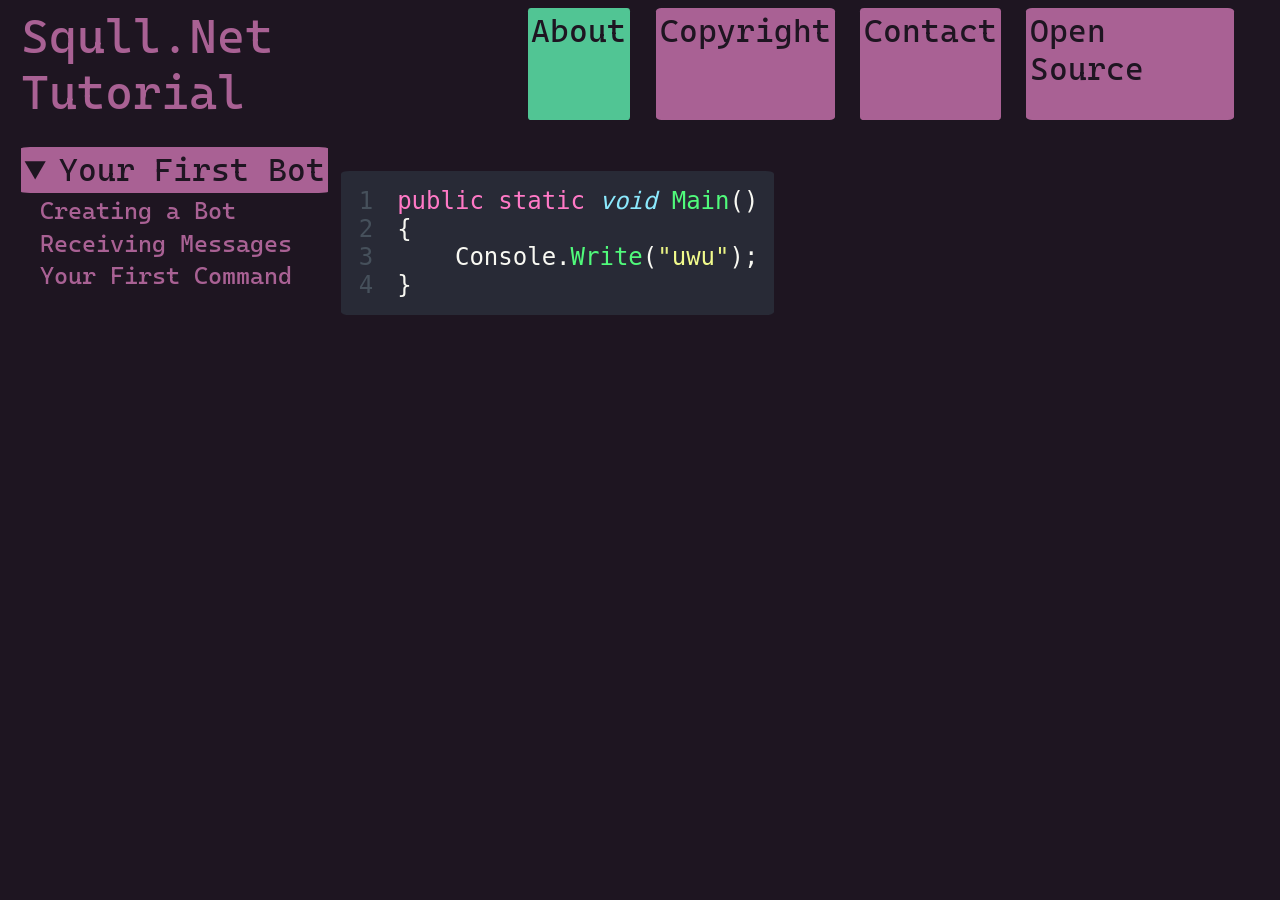
==== index.html @ 47ba99ce "oops" ====
<!DOCTYPE html>
<head>
    <title>Squll.Net Tutorial</title>
    <meta charset="utf-8" />
    <link rel="preload" as="style" href="/assets/defaults.css" />
    <link rel="stylesheet" href="/assets/defaults.css" />
    <link rel="icon" href="/assets/imgs/nextinfinity.png" />
</head>

<body>
    <template id="select">about-header</template>
    <template id="content">
        <div id="output">

        </div>
    </template>
    <script src="/assets/scripts/loader.js"></script>

    <script src="/assets/ext/shikijs/dist/index.unpkg.iife.js"></script>
    <script>
        shiki.setCDN("/assets/ext/shikijs");
        var highlighter;
        
        shiki.loadTheme('themes/dracula.json').then(theme => shiki.getHighlighter({theme: theme, langs: ['cs', 'sh']}).then(hl => resolveCode(hl)));
            
        function resolveCode(hl)
        {
            var code = hl.codeToHtml(`public static void Main()
{
    Console.Write("uwu");
}`, { lang: 'cs' });
            document.getElementById('output').innerHTML = code
        }
    </script>
</body>
---- assets/defaults.css ----
:root {
    --background: #1e1521;
    --background-card: #271c2b;
    --theme-background: #a96194;
    --theme-alt-background: #51c594;
    --attn-background: #39aac8;

    --text: #a96194;
    --theme-text: #1e1521;
    --theme-alt-text: #1e1521;
    --attn-text: #1e1521;
}

body {
    background-color: var(--background);
    color: var(--text);
    font-family: "Cascadia Code", monospace;
    font-size: 1.5rem;
    padding-left: 1vw;
    padding-right: 1vw;
}

.header {
    display: inline-flex;
}

.site-title {
    font-size: 3rem;
    padding-right: 2vw;
}

.header-button {
    margin-right: 2vw;
    font-size: 2rem;
    background-color: var(--theme-background);
    color: var(--theme-text);
    padding: 0.3vw;
    border-radius: 3%;
}

.header-button.selected {
    background-color: var(--theme-alt-background);
}

.left-sidebar {
    width: fit-content;
    max-width: 25vw;
}

.tutorial-header {
    font-size: 2rem;
    background-color: var(--theme-background);
    color: var(--theme-text);
    padding: 0.3vw;
    border-radius: 3%;
}

.tutorial-item {
    margin-left: 1.5vw;
    margin-top: 0.5vh;
}

.content {
    margin-top: 3vh;
    display: flex;
}

.true-content {
    margin-left: 1vw;
    max-width: 50vw;
}

.widget {
    background-color: var(--background-card);
    padding: 0.8vw;
    max-width: 30vw;
    margin-bottom: 2vh;
}

.widget-name {
    line-height: 50px;
    height: 50px;
    text-align: left;
    font-size: 2.5rem;
}

.server-widget-online {
    color: var(--theme-alt-background);
}

.join-action {
    text-decoration: none;
    float: right;
    position: relative;
    background-color: var(--attn-background);
    color: var(--attn-text);
    padding: 0.8vw;
    border-radius: 3%;
    bottom: 3vh;
}

a.header-button {
    text-decoration: none;
}

span.widget-name {
    display: inline-block;
    vertical-align: middle;
    line-height: normal;
}

code {
    counter-reset: step;
    counter-increment: step 0;
}

.shiki {
    padding: 1rem;
    border-radius: 2%;
}

code .line::before {
    content: counter(step);
    counter-increment: step;
    width: 1rem;
    margin-right: 1.5rem;
    display: inline-block;
    text-align: right;
    color: rgba(115, 138, 148, .4)
}

@font-face {
    font-family: "Cascadia Code";
    src: url("/assets/fonts/CascadiaCode.ttf");
}
---- assets/defaults.css ----
:root {
    --background: #1e1521;
    --background-card: #271c2b;
    --theme-background: #a96194;
    --theme-alt-background: #51c594;
    --attn-background: #39aac8;

    --text: #a96194;
    --theme-text: #1e1521;
    --theme-alt-text: #1e1521;
    --attn-text: #1e1521;
}

body {
    background-color: var(--background);
    color: var(--text);
    font-family: "Cascadia Code", monospace;
    font-size: 1.5rem;
    padding-left: 1vw;
    padding-right: 1vw;
}

.header {
    display: inline-flex;
}

.site-title {
    font-size: 3rem;
    padding-right: 2vw;
}

.header-button {
    margin-right: 2vw;
    font-size: 2rem;
    background-color: var(--theme-background);
    color: var(--theme-text);
    padding: 0.3vw;
    border-radius: 3%;
}

.header-button.selected {
    background-color: var(--theme-alt-background);
}

.left-sidebar {
    width: fit-content;
    max-width: 25vw;
}

.tutorial-header {
    font-size: 2rem;
    background-color: var(--theme-background);
    color: var(--theme-text);
    padding: 0.3vw;
    border-radius: 3%;
}

.tutorial-item {
    margin-left: 1.5vw;
    margin-top: 0.5vh;
}

.content {
    margin-top: 3vh;
    display: flex;
}

.true-content {
    margin-left: 1vw;
    max-width: 50vw;
}

.widget {
    background-color: var(--background-card);
    padding: 0.8vw;
    max-width: 30vw;
    margin-bottom: 2vh;
}

.widget-name {
    line-height: 50px;
    height: 50px;
    text-align: left;
    font-size: 2.5rem;
}

.server-widget-online {
    color: var(--theme-alt-background);
}

.join-action {
    text-decoration: none;
    float: right;
    position: relative;
    background-color: var(--attn-background);
    color: var(--attn-text);
    padding: 0.8vw;
    border-radius: 3%;
    bottom: 3vh;
}

a.header-button {
    text-decoration: none;
}

span.widget-name {
    display: inline-block;
    vertical-align: middle;
    line-height: normal;
}

code {
    counter-reset: step;
    counter-increment: step 0;
}

.shiki {
    padding: 1rem;
    border-radius: 2%;
}

code .line::before {
    content: counter(step);
    counter-increment: step;
    width: 1rem;
    margin-right: 1.5rem;
    display: inline-block;
    text-align: right;
    color: rgba(115, 138, 148, .4)
}

@font-face {
    font-family: "Cascadia Code";
    src: url("/assets/fonts/CascadiaCode.ttf");
}
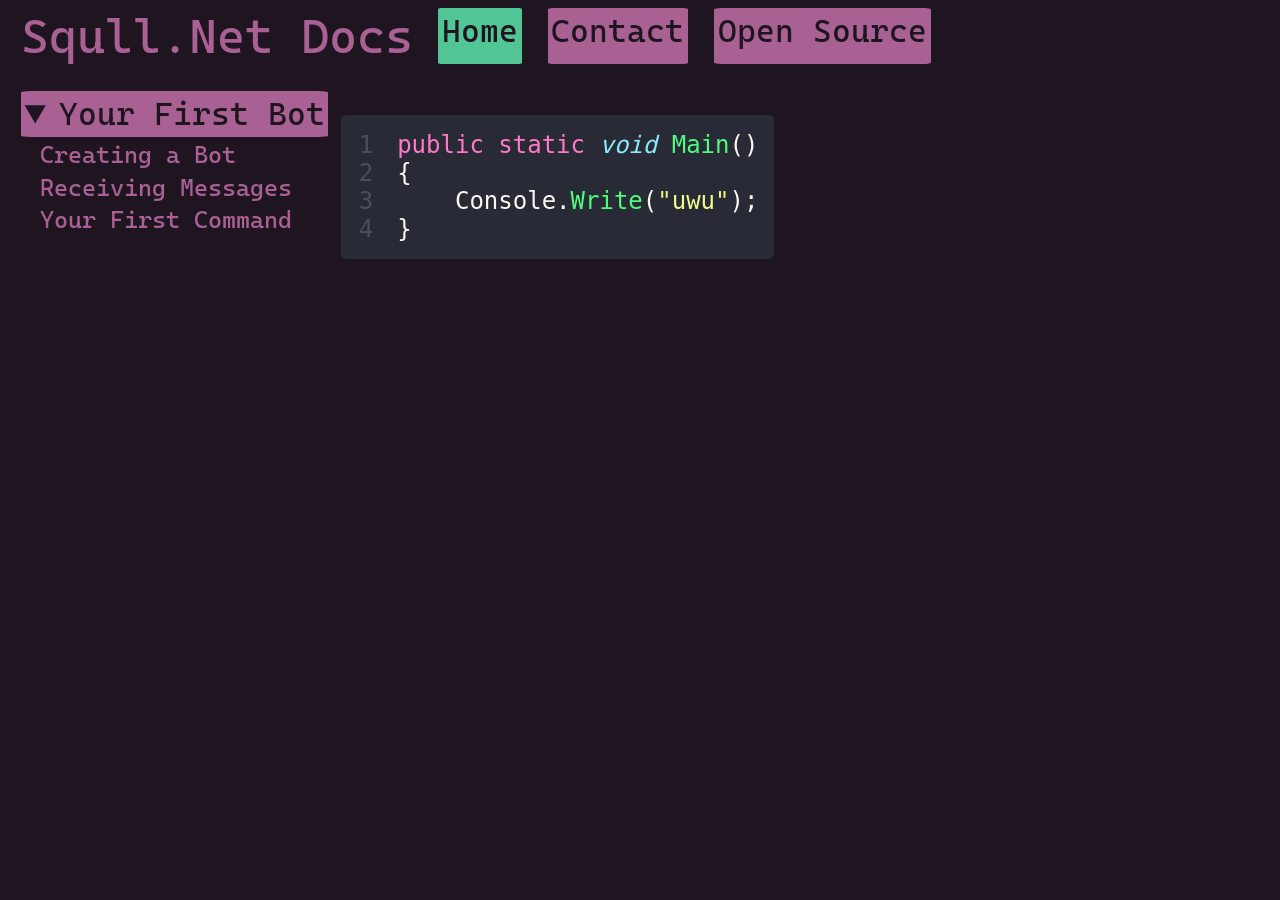
==== commit 442a1604: "minor updates" ====
--- a/index.html
+++ b/index.html
@@ -4,7 +4,7 @@
     <meta charset="utf-8" />
     <link rel="preload" as="style" href="/assets/defaults.css" />
     <link rel="stylesheet" href="/assets/defaults.css" />
-    <link rel="icon" href="/assets/imgs/nextinfinity.png" />
+    <link rel="icon" href="/assets/imgs/nexfinity.png" />
 </head>
 
 <body>
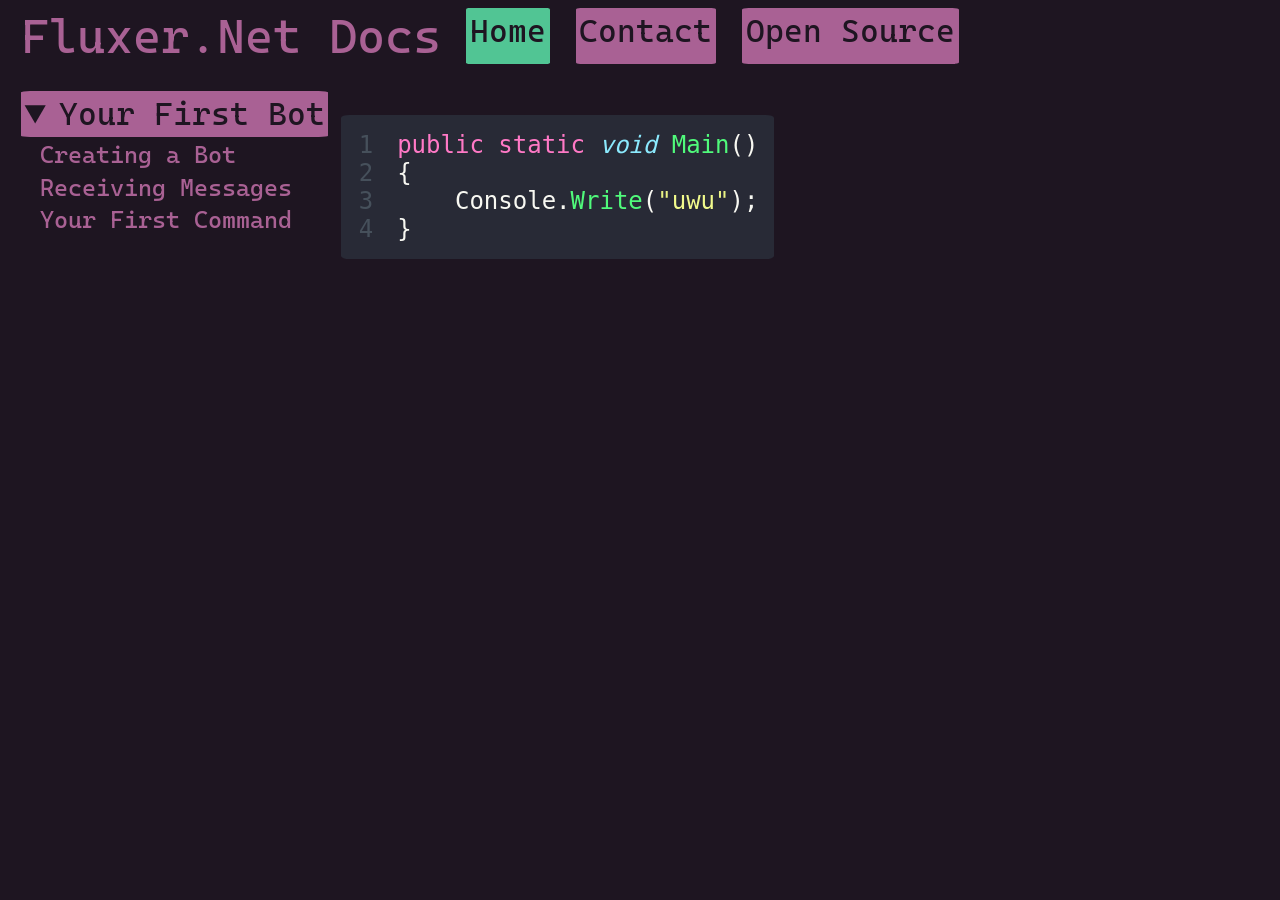
==== commit 6d66ef56: "Squll=>Fluxer" ====
--- a/index.html
+++ b/index.html
@@ -1,6 +1,6 @@
 <!DOCTYPE html>
 <head>
-    <title>Squll.Net Tutorial</title>
+    <title>Fluxer.Net Docs</title>
     <meta charset="utf-8" />
     <link rel="preload" as="style" href="/assets/defaults.css" />
     <link rel="stylesheet" href="/assets/defaults.css" />
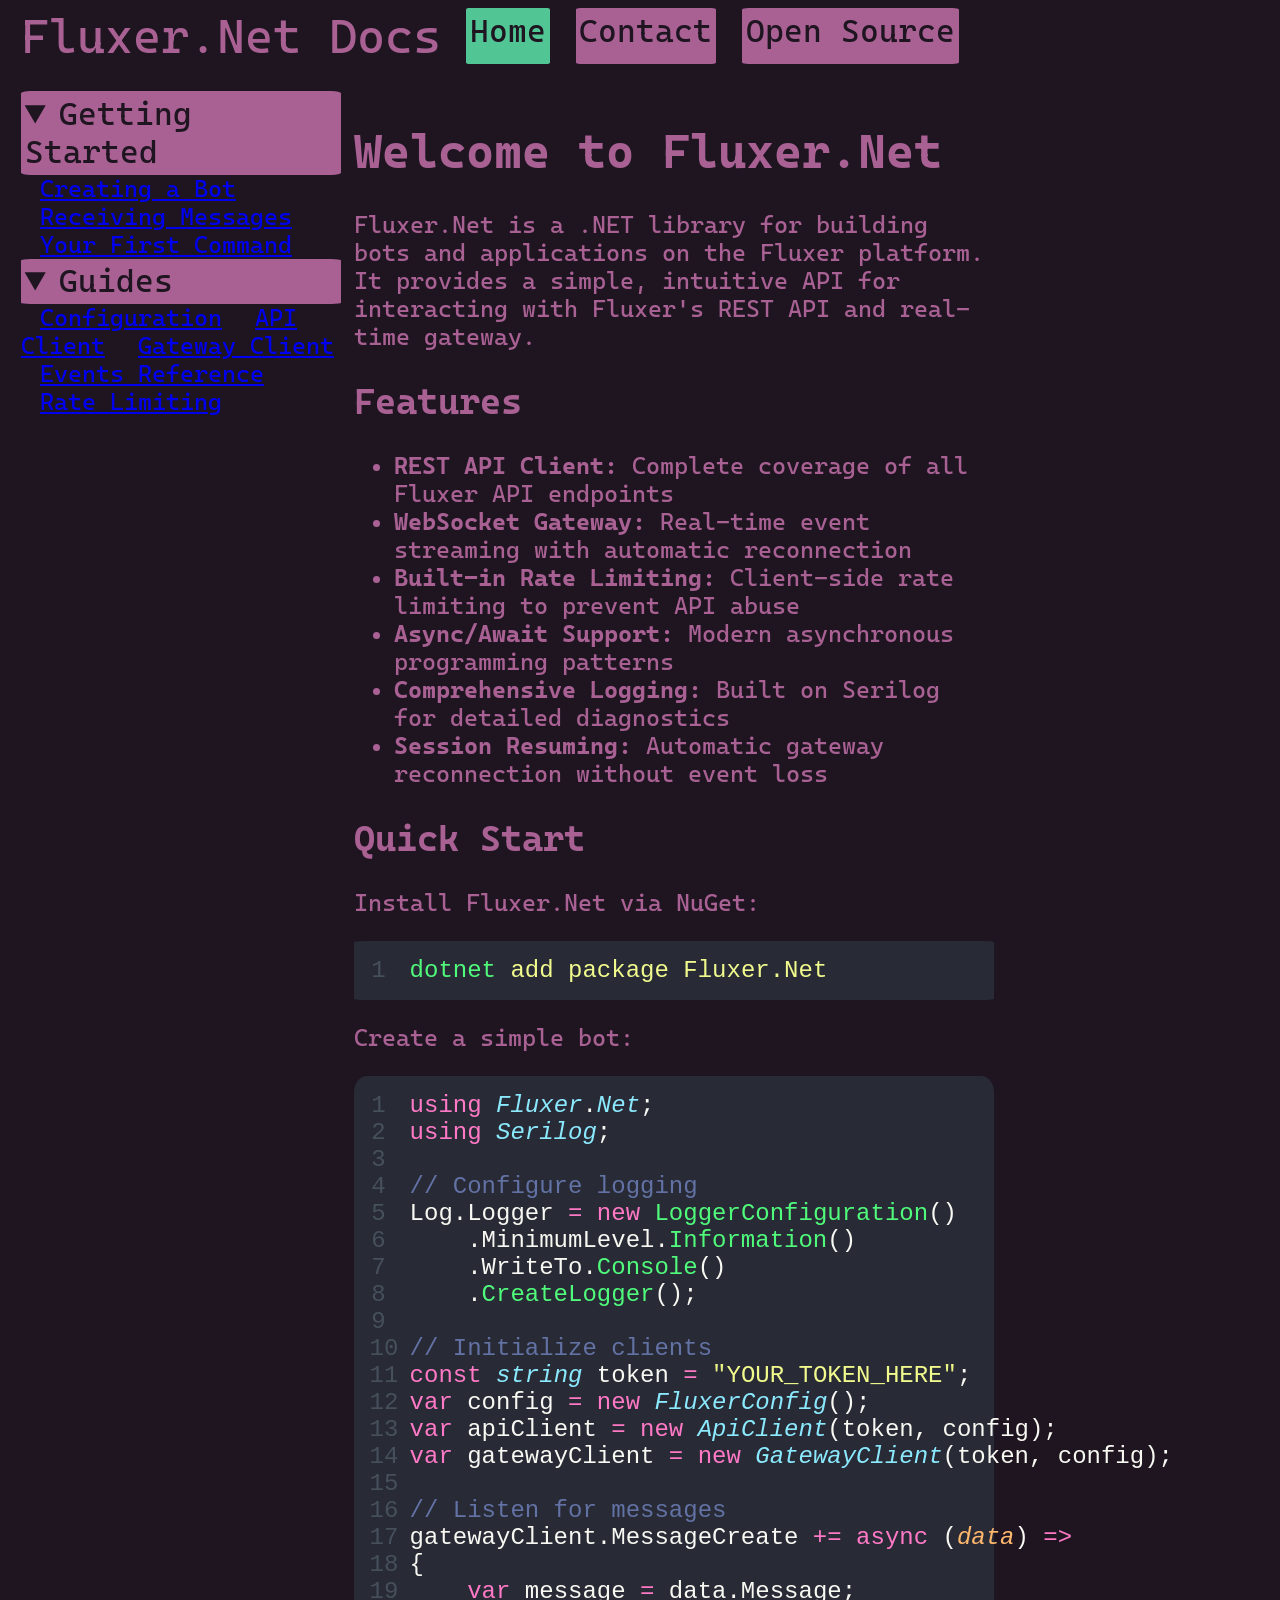
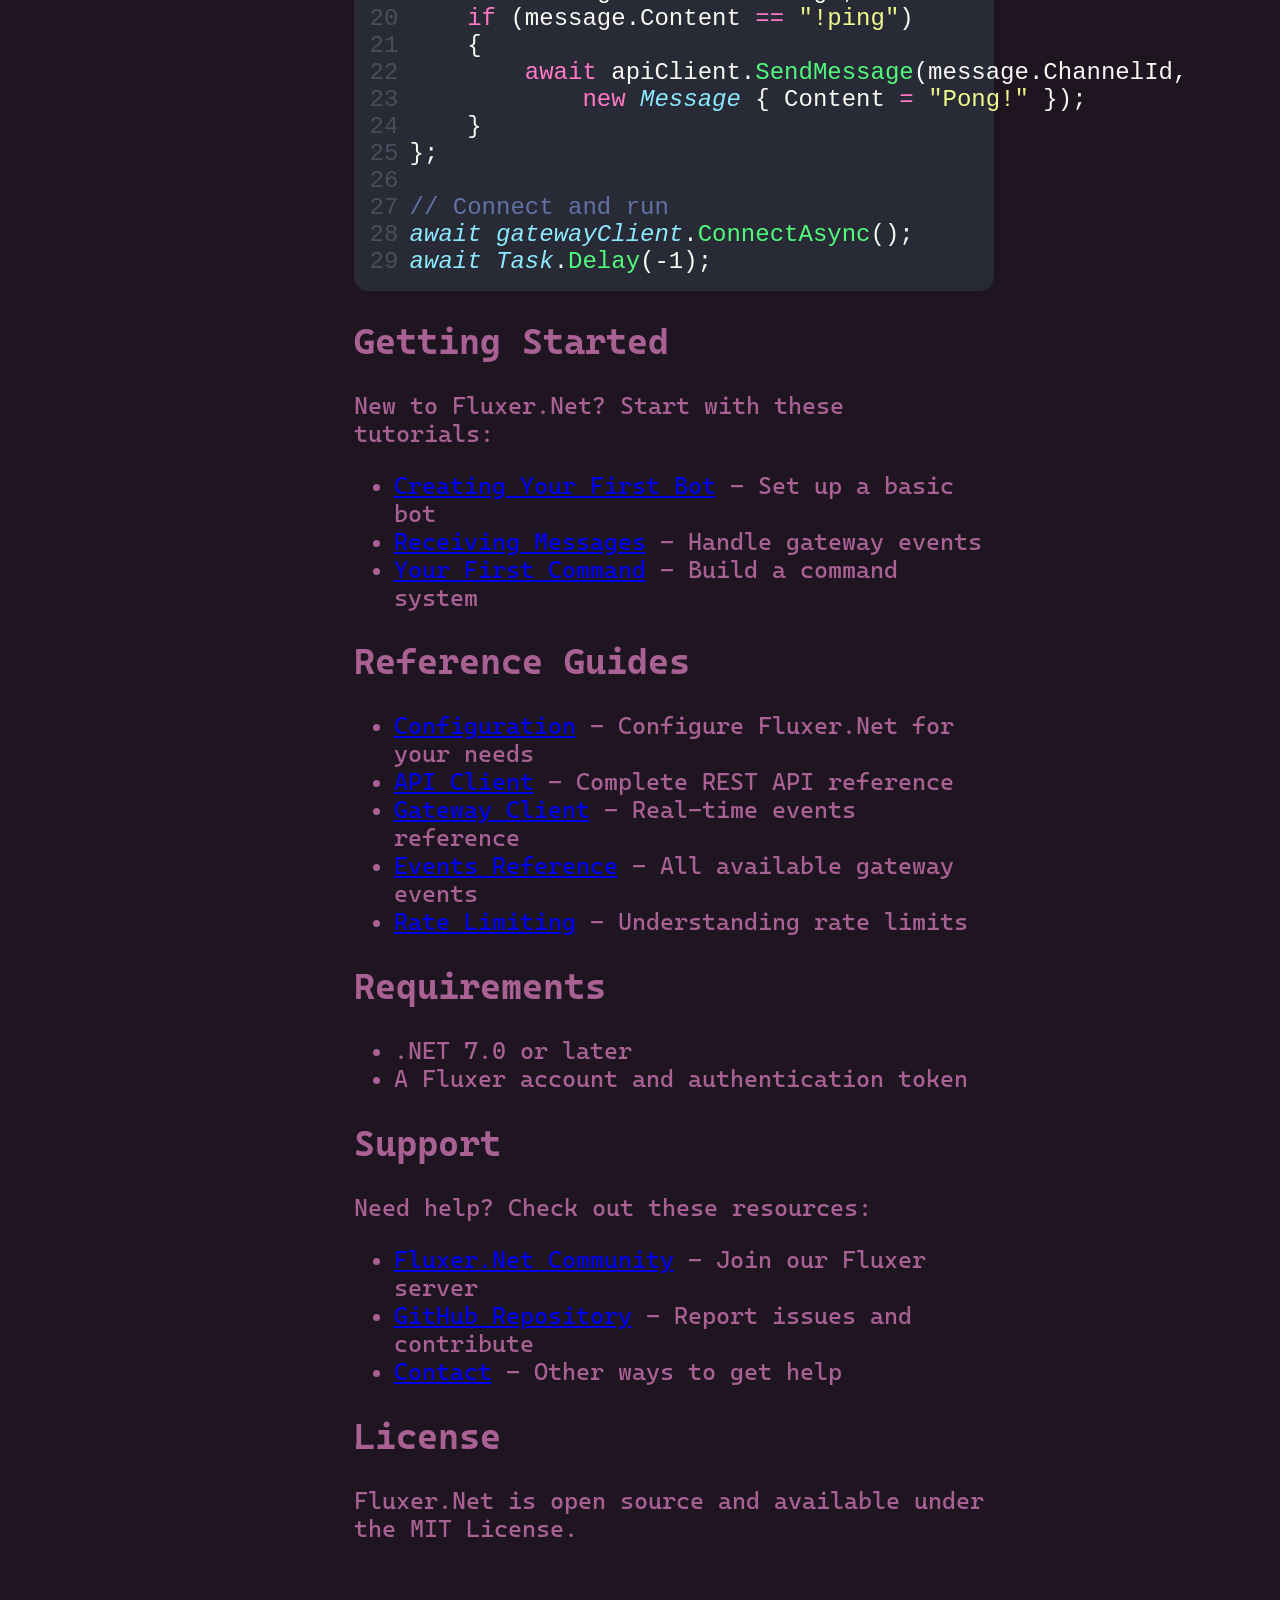
==== commit d0fbc2f7: "docs overhaul" ====
--- a/index.html
+++ b/index.html
@@ -10,26 +10,105 @@
 <body>
     <template id="select">about-header</template>
     <template id="content">
-        <div id="output">
+        <h1>Welcome to Fluxer.Net</h1>
 
-        </div>
+        <p>Fluxer.Net is a .NET library for building bots and applications on the Fluxer platform. It provides a simple, intuitive API for interacting with Fluxer's REST API and real-time gateway.</p>
+
+        <h2>Features</h2>
+        <ul>
+            <li><strong>REST API Client:</strong> Complete coverage of all Fluxer API endpoints</li>
+            <li><strong>WebSocket Gateway:</strong> Real-time event streaming with automatic reconnection</li>
+            <li><strong>Built-in Rate Limiting:</strong> Client-side rate limiting to prevent API abuse</li>
+            <li><strong>Async/Await Support:</strong> Modern asynchronous programming patterns</li>
+            <li><strong>Comprehensive Logging:</strong> Built on Serilog for detailed diagnostics</li>
+            <li><strong>Session Resuming:</strong> Automatic gateway reconnection without event loss</li>
+        </ul>
+
+        <h2>Quick Start</h2>
+        <p>Install Fluxer.Net via NuGet:</p>
+
+        <pre><code class="language-sh">dotnet add package Fluxer.Net</code></pre>
+
+        <p>Create a simple bot:</p>
+
+        <pre><code class="language-cs">using Fluxer.Net;
+using Serilog;
+
+// Configure logging
+Log.Logger = new LoggerConfiguration()
+    .MinimumLevel.Information()
+    .WriteTo.Console()
+    .CreateLogger();
+
+// Initialize clients
+const string token = "YOUR_TOKEN_HERE";
+var config = new FluxerConfig();
+var apiClient = new ApiClient(token, config);
+var gatewayClient = new GatewayClient(token, config);
+
+// Listen for messages
+gatewayClient.MessageCreate += async (data) =>
+{
+    var message = data.Message;
+    if (message.Content == "!ping")
+    {
+        await apiClient.SendMessage(message.ChannelId,
+            new Message { Content = "Pong!" });
+    }
+};
+
+// Connect and run
+await gatewayClient.ConnectAsync();
+await Task.Delay(-1);</code></pre>
+
+        <h2>Getting Started</h2>
+        <p>New to Fluxer.Net? Start with these tutorials:</p>
+        <ul>
+            <li><a href="/tutorials/first-bot/1.create.html">Creating Your First Bot</a> - Set up a basic bot</li>
+            <li><a href="/tutorials/first-bot/2.messages.html">Receiving Messages</a> - Handle gateway events</li>
+            <li><a href="/tutorials/first-bot/3.commands.html">Your First Command</a> - Build a command system</li>
+        </ul>
+
+        <h2>Reference Guides</h2>
+        <ul>
+            <li><a href="/guides/configuration.html">Configuration</a> - Configure Fluxer.Net for your needs</li>
+            <li><a href="/guides/api-client.html">API Client</a> - Complete REST API reference</li>
+            <li><a href="/guides/gateway-client.html">Gateway Client</a> - Real-time events reference</li>
+            <li><a href="/guides/events.html">Events Reference</a> - All available gateway events</li>
+            <li><a href="/guides/rate-limiting.html">Rate Limiting</a> - Understanding rate limits</li>
+        </ul>
+
+        <h2>Requirements</h2>
+        <ul>
+            <li>.NET 7.0 or later</li>
+            <li>A Fluxer account and authentication token</li>
+        </ul>
+
+        <h2>Support</h2>
+        <p>Need help? Check out these resources:</p>
+        <ul>
+            <li><a href="https://fluxer.gg/fluxer-net">Fluxer.Net Community</a> - Join our Fluxer server</li>
+            <li><a href="https://github.com/Nexfinity/Fluxer.Net">GitHub Repository</a> - Report issues and contribute</li>
+            <li><a href="/contact.html">Contact</a> - Other ways to get help</li>
+        </ul>
+
+        <h2>License</h2>
+        <p>Fluxer.Net is open source and available under the MIT License.</p>
     </template>
     <script src="/assets/scripts/loader.js"></script>
 
     <script src="/assets/ext/shikijs/dist/index.unpkg.iife.js"></script>
     <script>
         shiki.setCDN("/assets/ext/shikijs");
-        var highlighter;
-        
-        shiki.loadTheme('themes/dracula.json').then(theme => shiki.getHighlighter({theme: theme, langs: ['cs', 'sh']}).then(hl => resolveCode(hl)));
-            
-        function resolveCode(hl)
-        {
-            var code = hl.codeToHtml(`public static void Main()
-{
-    Console.Write("uwu");
-}`, { lang: 'cs' });
-            document.getElementById('output').innerHTML = code
-        }
+
+        shiki.loadTheme('themes/dracula.json').then(theme =>
+            shiki.getHighlighter({theme: theme, langs: ['cs', 'sh']}).then(hl => {
+                document.querySelectorAll('pre code').forEach(block => {
+                    const lang = block.className.replace('language-', '');
+                    const highlighted = hl.codeToHtml(block.textContent, { lang: lang });
+                    block.parentElement.outerHTML = highlighted;
+                });
+            })
+        );
     </script>
 </body>
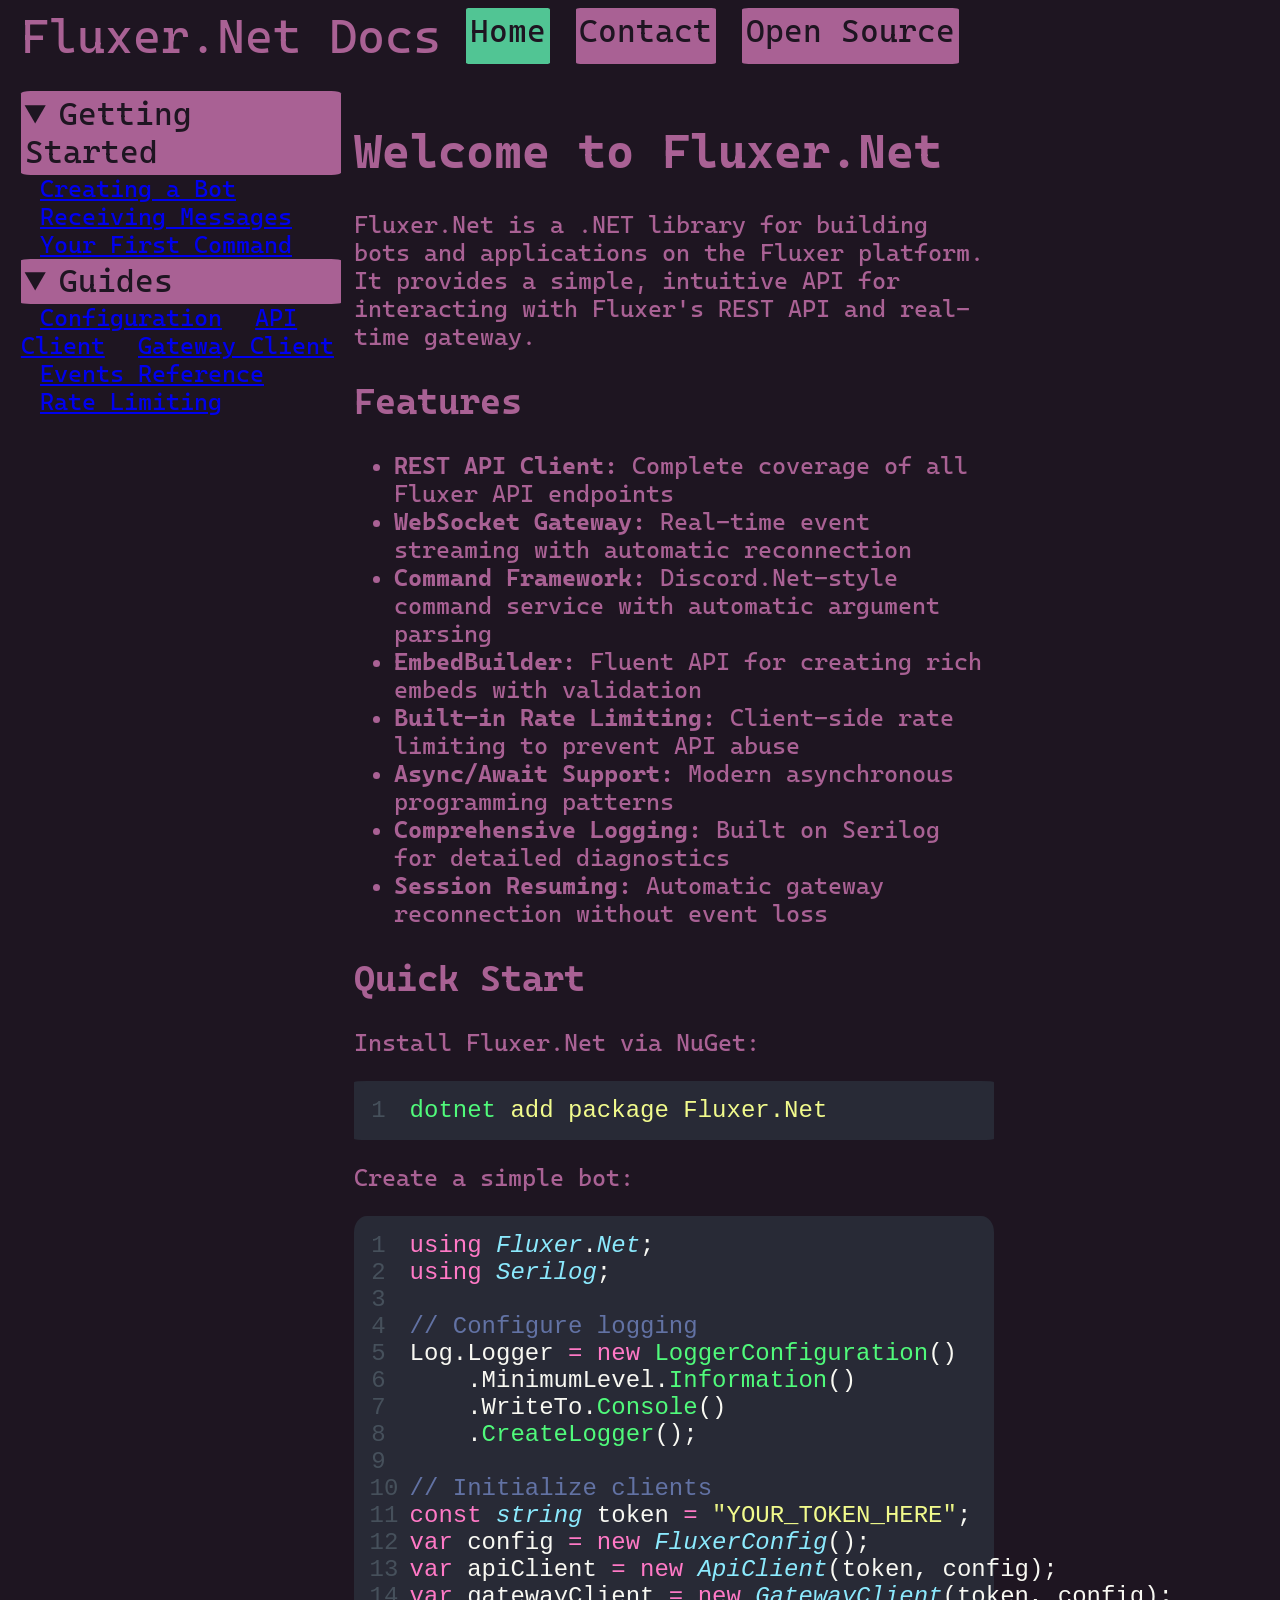
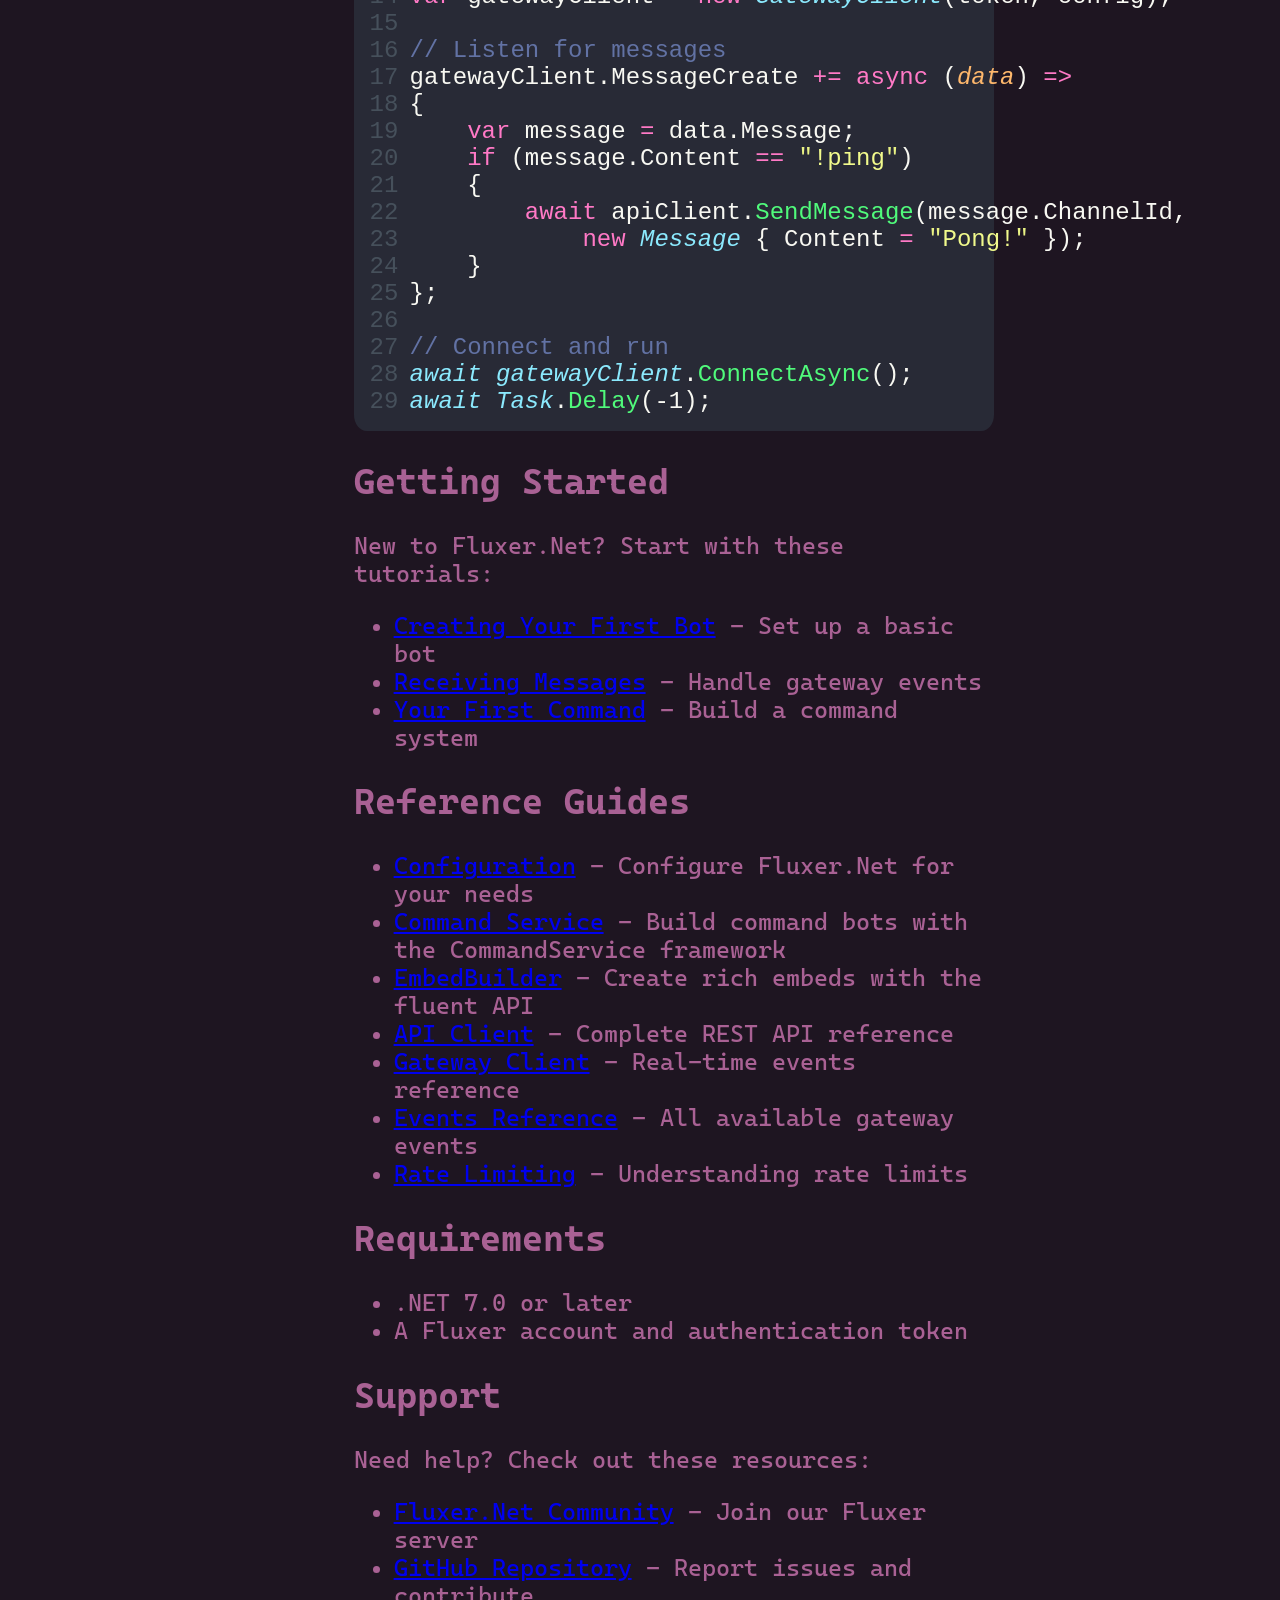
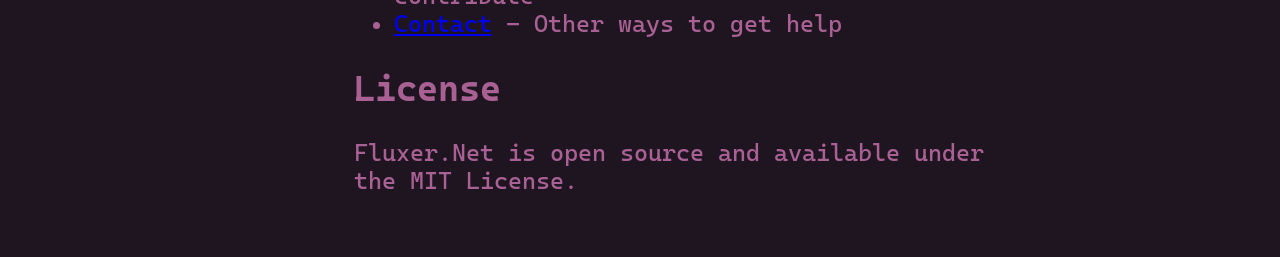
==== commit 0d9d3a2f: "add docs for embedbuilder and commandhandler" ====
--- a/index.html
+++ b/index.html
@@ -18,6 +18,8 @@
         <ul>
             <li><strong>REST API Client:</strong> Complete coverage of all Fluxer API endpoints</li>
             <li><strong>WebSocket Gateway:</strong> Real-time event streaming with automatic reconnection</li>
+            <li><strong>Command Framework:</strong> Discord.Net-style command service with automatic argument parsing</li>
+            <li><strong>EmbedBuilder:</strong> Fluent API for creating rich embeds with validation</li>
             <li><strong>Built-in Rate Limiting:</strong> Client-side rate limiting to prevent API abuse</li>
             <li><strong>Async/Await Support:</strong> Modern asynchronous programming patterns</li>
             <li><strong>Comprehensive Logging:</strong> Built on Serilog for detailed diagnostics</li>
@@ -72,6 +74,8 @@
         <h2>Reference Guides</h2>
         <ul>
             <li><a href="/guides/configuration.html">Configuration</a> - Configure Fluxer.Net for your needs</li>
+            <li><a href="/guides/command-service.html">Command Service</a> - Build command bots with the CommandService framework</li>
+            <li><a href="/guides/embed-builder.html">EmbedBuilder</a> - Create rich embeds with the fluent API</li>
             <li><a href="/guides/api-client.html">API Client</a> - Complete REST API reference</li>
             <li><a href="/guides/gateway-client.html">Gateway Client</a> - Real-time events reference</li>
             <li><a href="/guides/events.html">Events Reference</a> - All available gateway events</li>
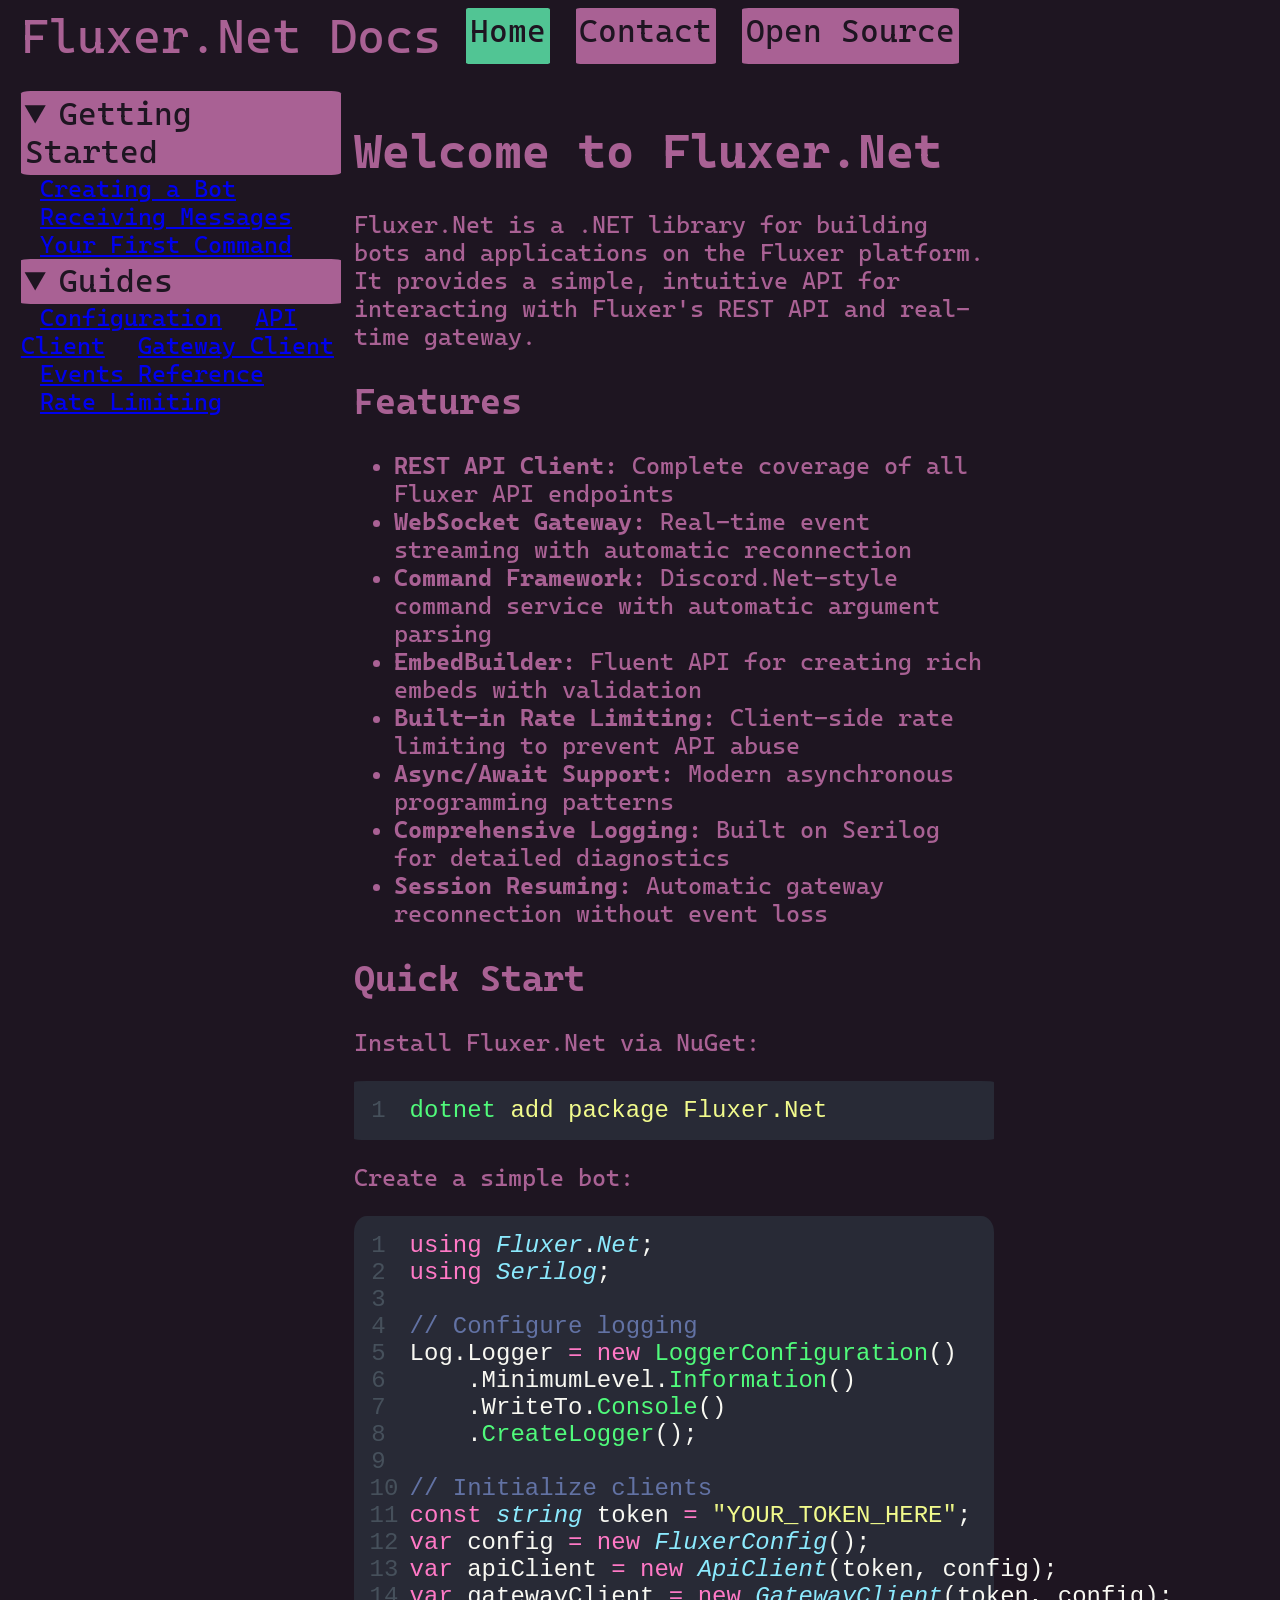
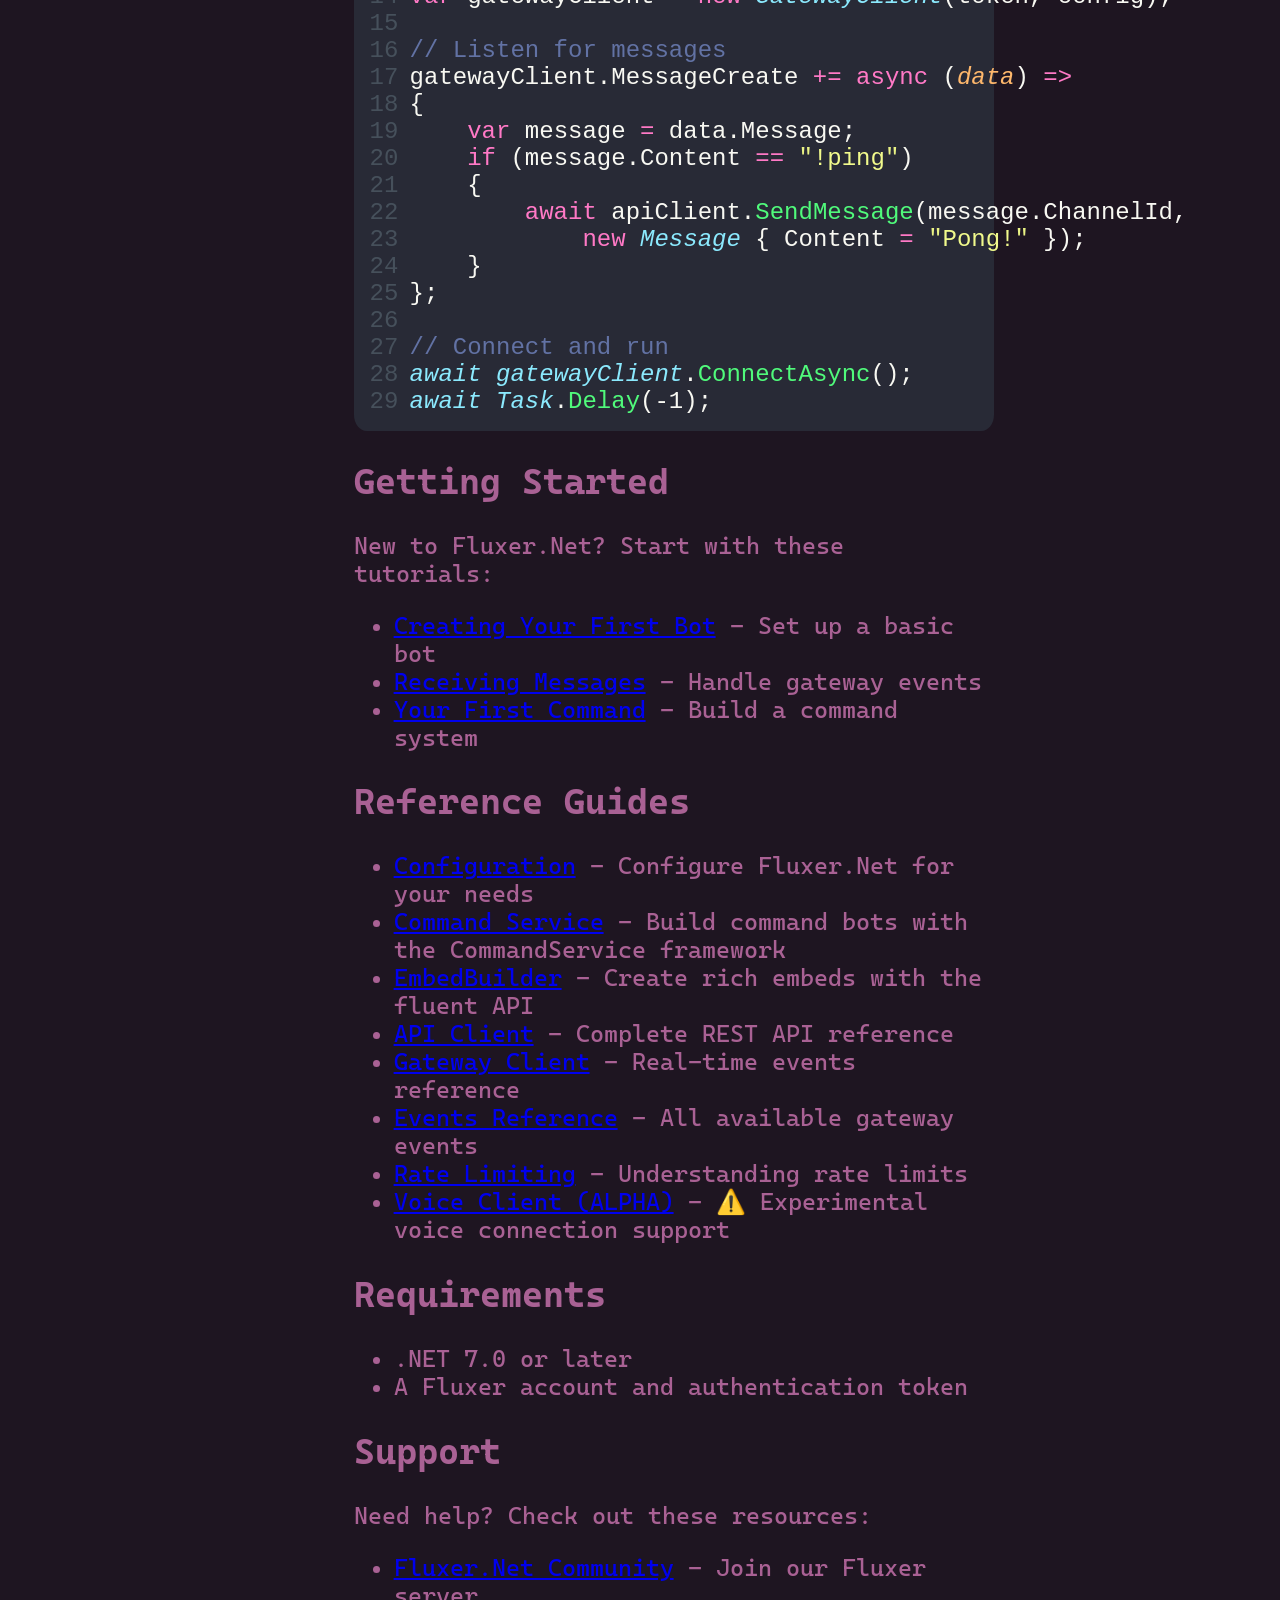
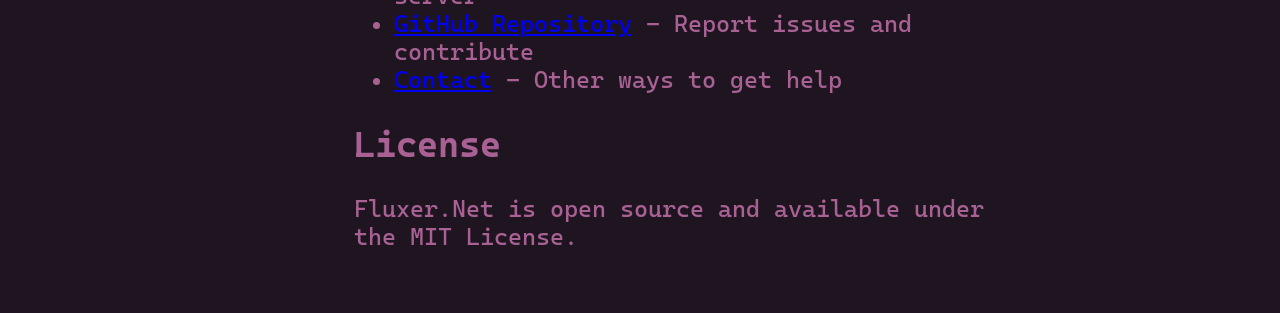
==== commit a448a8d5: "voice client WIP docs/guide" ====
--- a/index.html
+++ b/index.html
@@ -80,6 +80,7 @@
             <li><a href="/guides/gateway-client.html">Gateway Client</a> - Real-time events reference</li>
             <li><a href="/guides/events.html">Events Reference</a> - All available gateway events</li>
             <li><a href="/guides/rate-limiting.html">Rate Limiting</a> - Understanding rate limits</li>
+            <li><a href="/guides/voice-client.html">Voice Client (ALPHA)</a> - ⚠️ Experimental voice connection support</li>
         </ul>
 
         <h2>Requirements</h2>
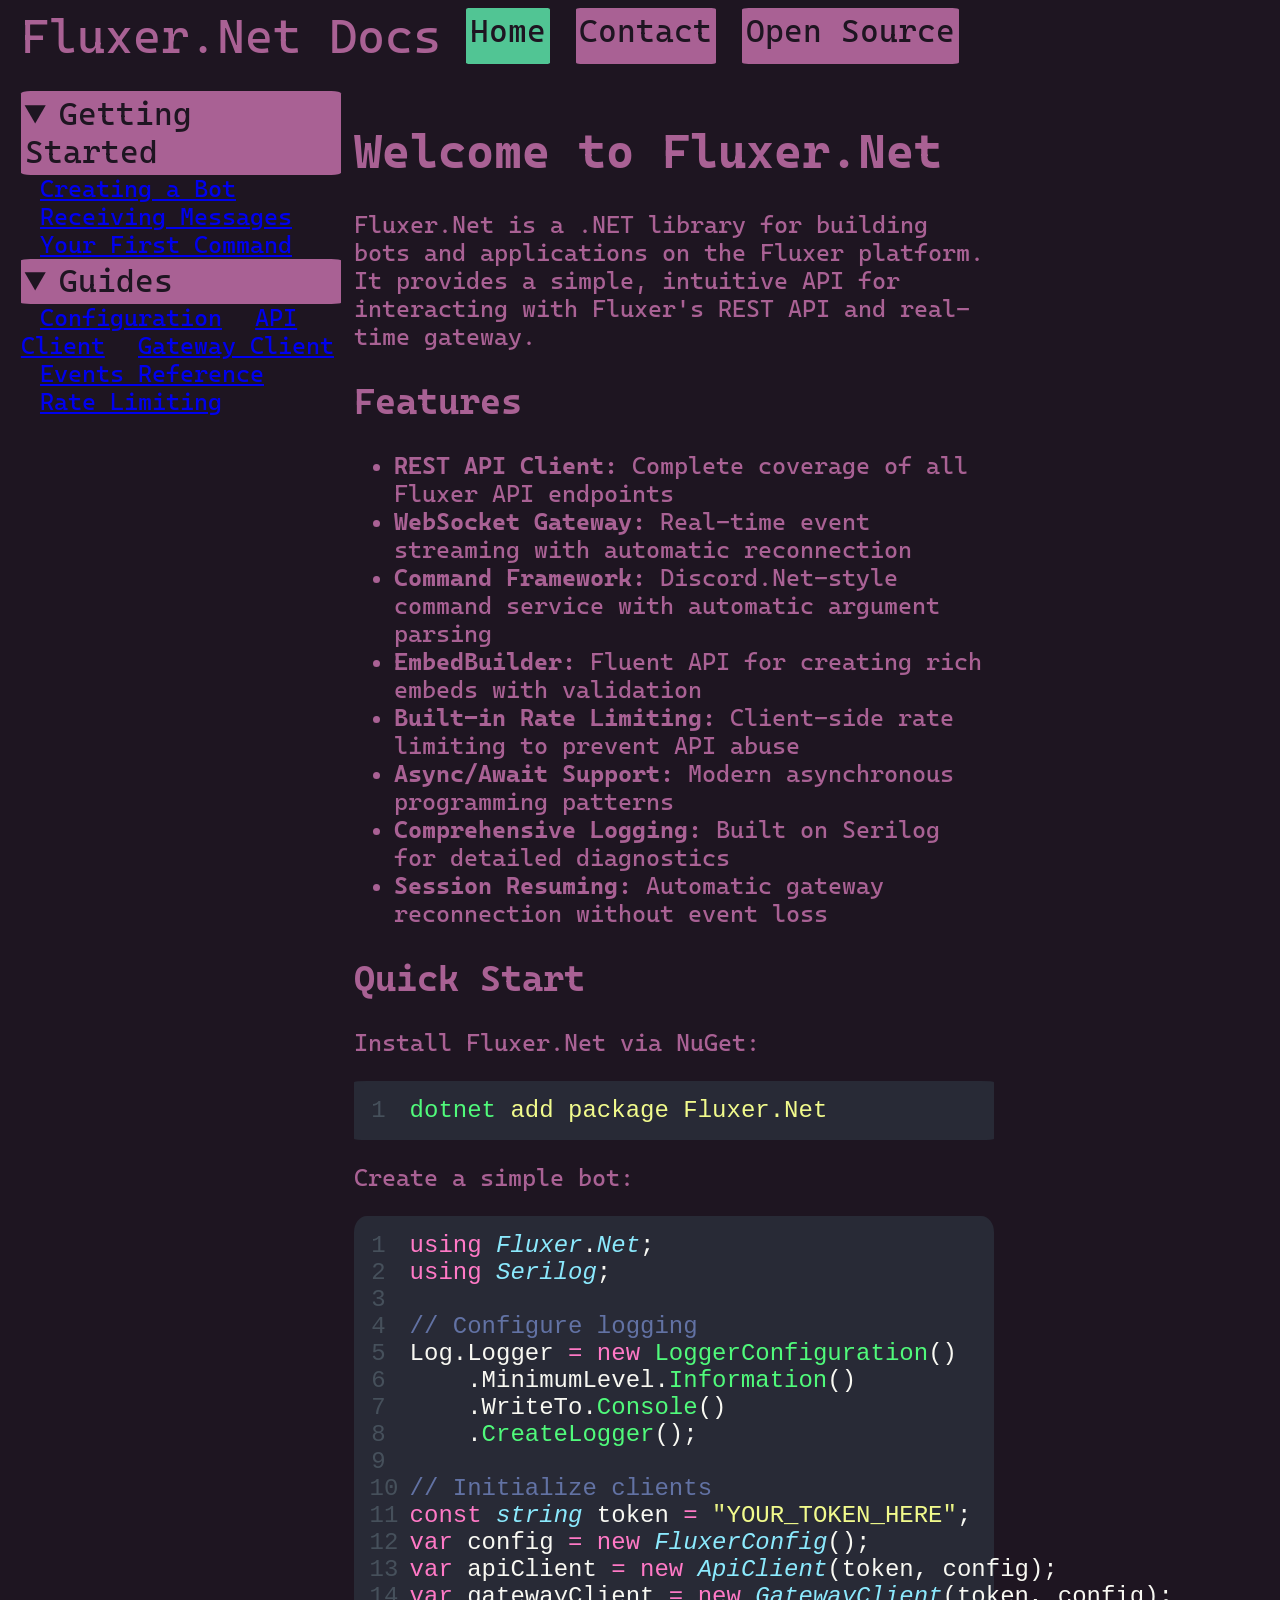
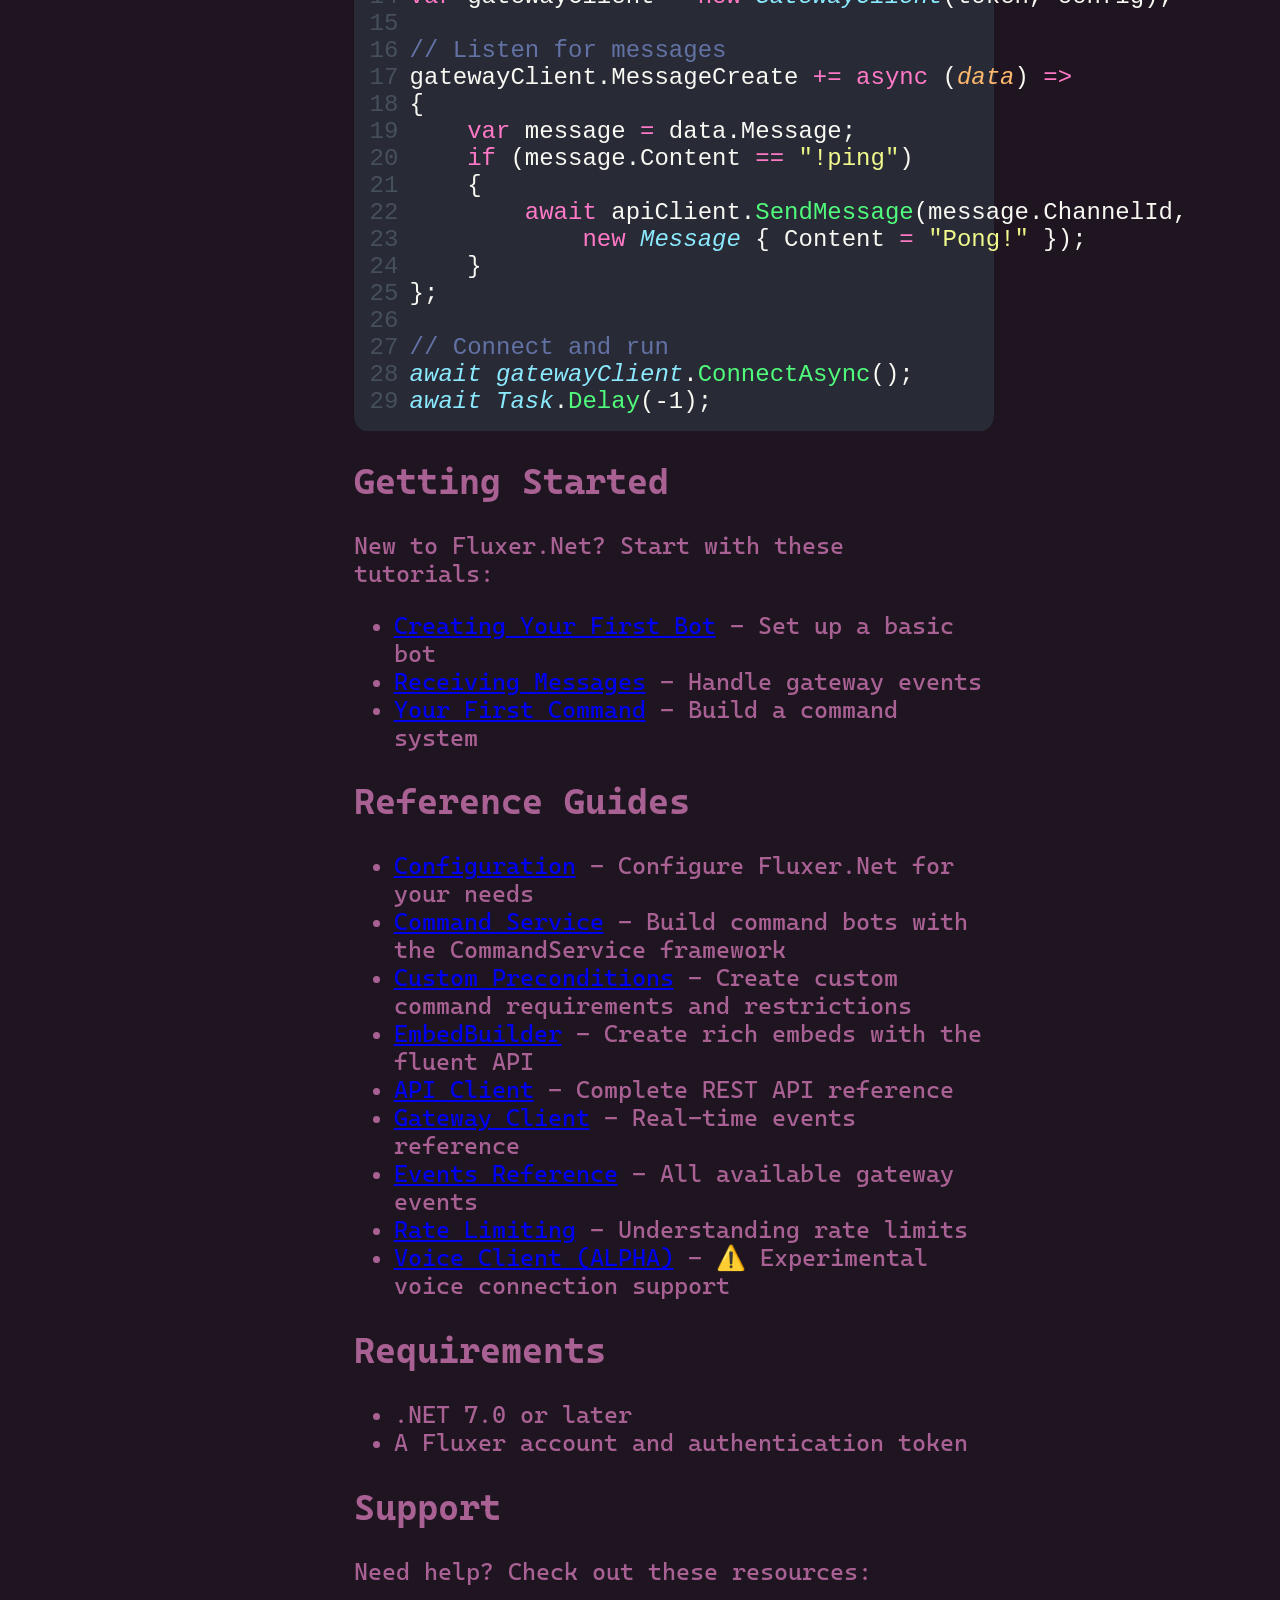
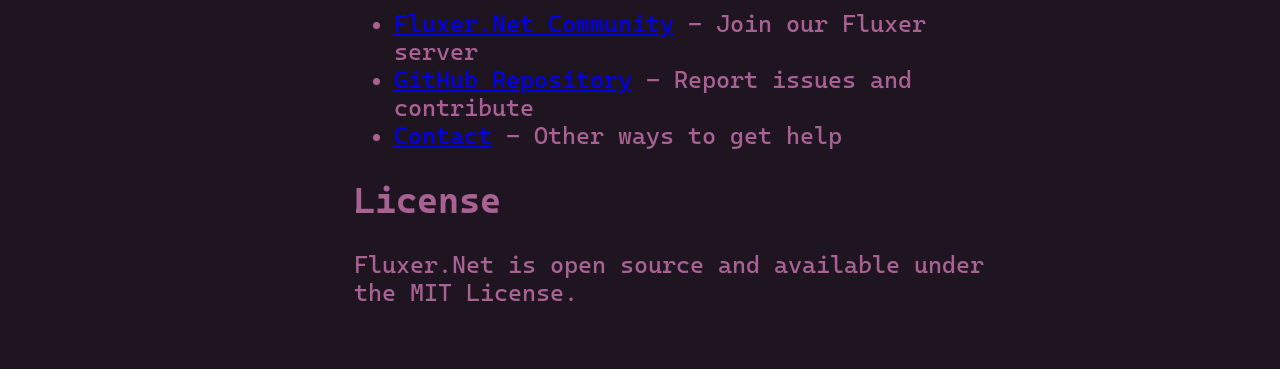
==== commit 6878b356: "custom precondition guide" ====
--- a/index.html
+++ b/index.html
@@ -75,6 +75,7 @@
         <ul>
             <li><a href="/guides/configuration.html">Configuration</a> - Configure Fluxer.Net for your needs</li>
             <li><a href="/guides/command-service.html">Command Service</a> - Build command bots with the CommandService framework</li>
+            <li><a href="/guides/preconditions.html">Custom Preconditions</a> - Create custom command requirements and restrictions</li>
             <li><a href="/guides/embed-builder.html">EmbedBuilder</a> - Create rich embeds with the fluent API</li>
             <li><a href="/guides/api-client.html">API Client</a> - Complete REST API reference</li>
             <li><a href="/guides/gateway-client.html">Gateway Client</a> - Real-time events reference</li>
